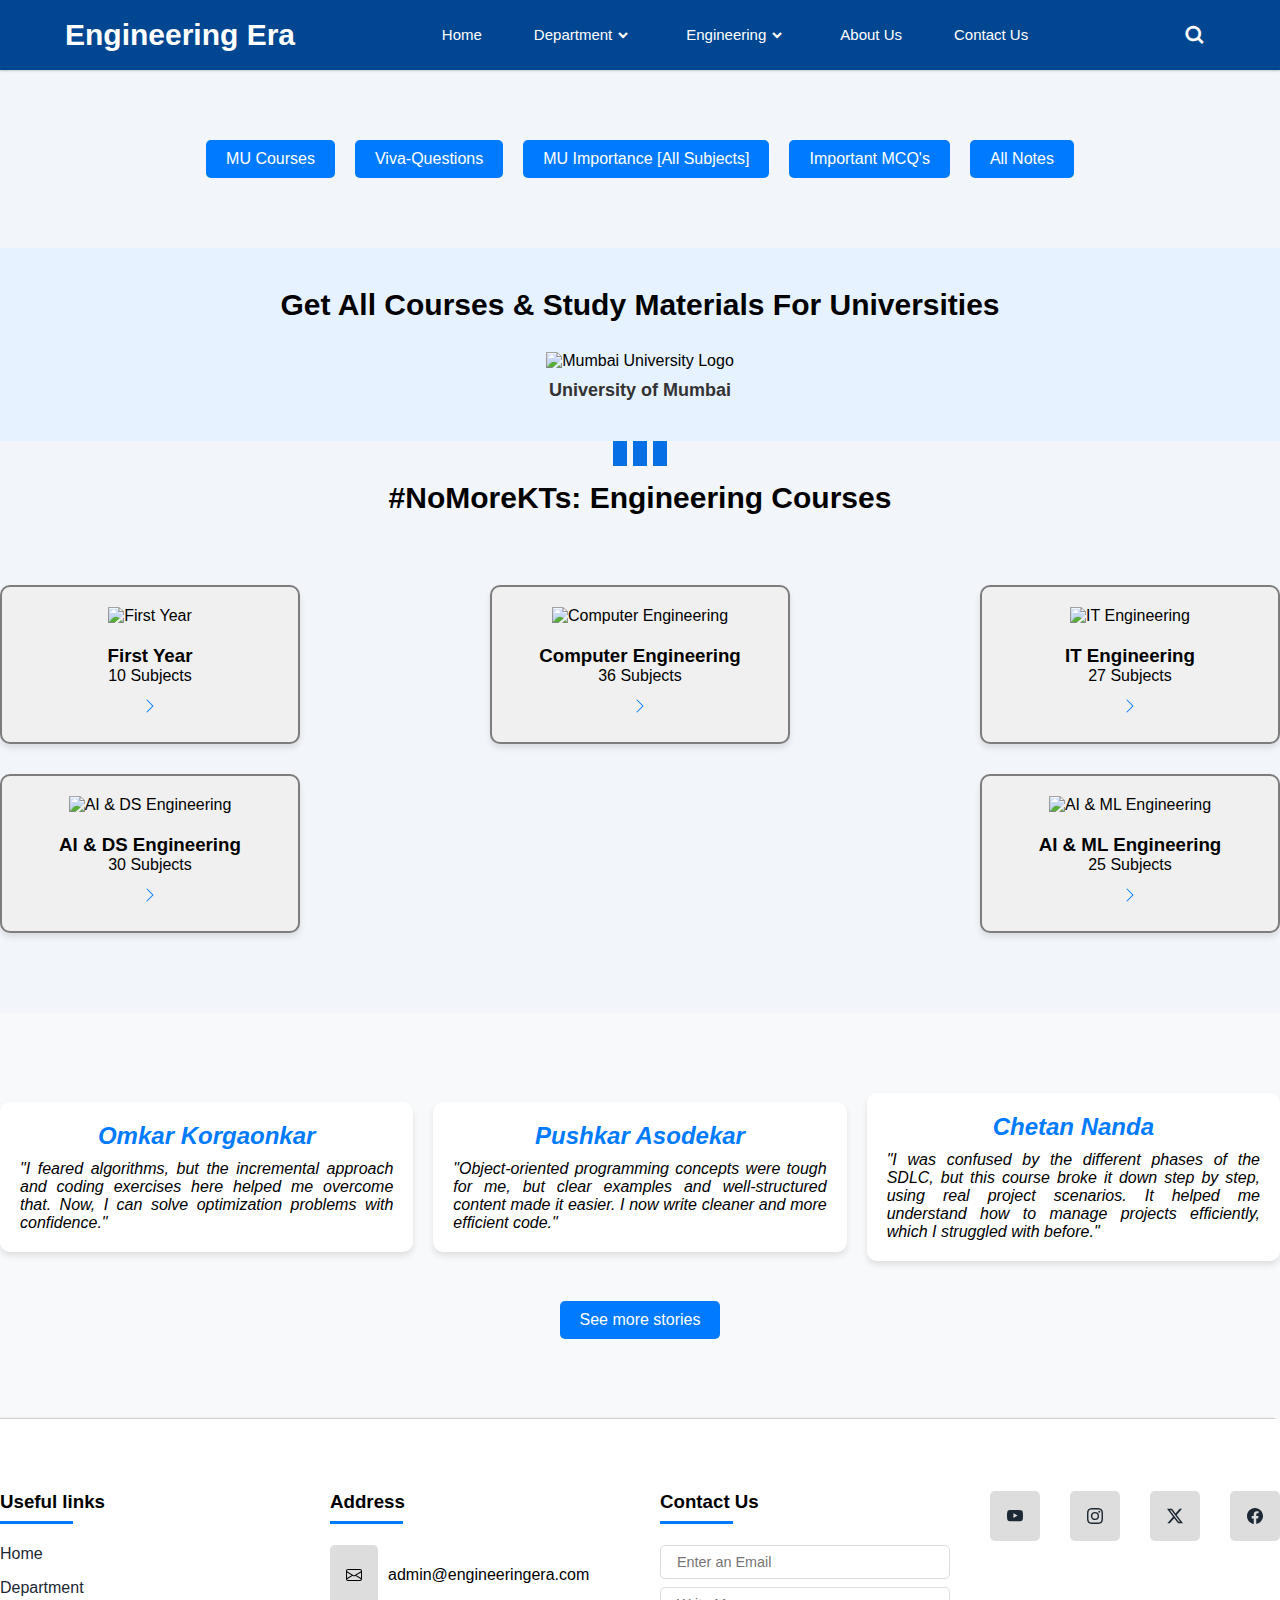
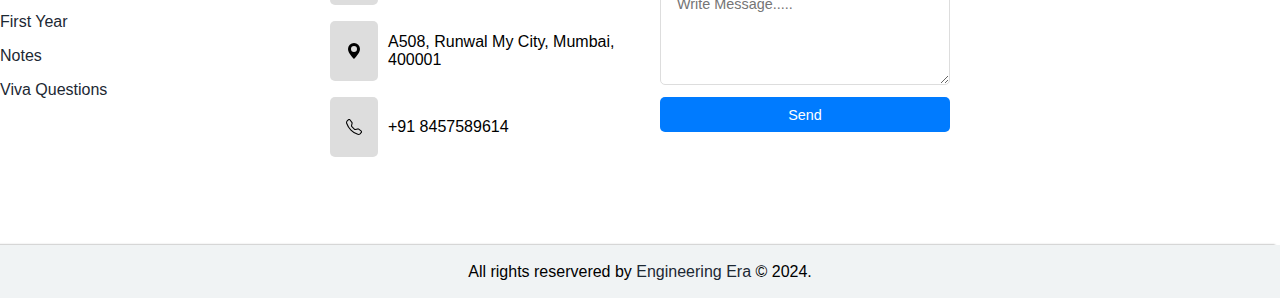
==== index.html @ cab23f7b "Add files via upload" ====
<!DOCTYPE html>
<html lang="en" dir="ltr">
<head>
    <meta charset="UTF-8">
    <meta name="viewport" content="width=device-width, initial-scale=1.0">
    <title>Engineering Era</title>
    <link rel="stylesheet" href="style.css">
    <link rel="icon" href="./Images/Mini Project Logo.png">
    <!-- Boxicons CDN Link -->
    <link href='https://unpkg.com/boxicons@2.0.7/css/boxicons.min.css' rel='stylesheet'>
    <link rel="script" href="./loader.js">
    
</head>
<body>
  <div class="loader">
    <div class="justify-content-center jimu-primary-loading"></div>
  </div>
  <nav>
    <div class="navbar">
      <i class='bx bx-menu'></i>
      <div class="logo"><a href="#">Engineering Era</a></div>
      <div class="nav-links">
        <div class="sidebar-logo">
          <span class="logo-name">Engineering Era</span>
          <i class='bx bx-x'></i>
        </div>
        <ul class="links">
          <li><a href="./index.html">Home</a></li>
          <li>
            <a href="#">Department</a>
            <i class='bx bxs-chevron-down htmlcss-arrow arrow  '></i>
            <ul class="htmlCss-sub-menu sub-menu">
              <li><a href="#">Computer</a></li>
              <li><a href="#">IT</a></li>
              <li><a href="#">AIDS</a></li>
              <li><a href="#">AIML</a></li>
              <li class="more">
                <a href="#">More</a>
                <i class='bx bxs-chevron-right arrow more-arrow'></i>
              </li>
            </ul>
          </li>
          <li>
            <a href="./engineering.html">Engineering</a>
            <i class='bx bxs-chevron-down js-arrow arrow '></i>
            <ul class="js-sub-menu sub-menu">
              <li><a href="#">First Year</a></li>
              <li><a href="#">Second Year</a></li>
              <li><a href="#">Third Year</a></li>
              <li><a href="#">Last Year</a></li>
            </ul>
          </li>
          <li><a href="./aboutUs.html">About Us</a></li>
          <li><a href="./contactUs.html">Contact Us</a></li>
        </ul>
      </div>
      <div class="search-box">
        <i class='bx bx-search'></i>
        <div class="input-box">
          <input type="text" placeholder="Search...">
        </div>
      </div>
    </div>
  <script src="./script.js"></script>
  
  <section id="details">
    <div class="container">
        <a href="#" class="button">MU Courses</a>
        <a href="#" class="button">Viva-Questions</a>
        <a href="#" class="button">MU Importance [All Subjects]</a>
        <a href="#" class="button">Important MCQ's</a>
        <a href="#" class="button">All Notes</a>
    </div>
</section>
  <section id="universities">
    <div id="description">
        <h1>Get All Courses & Study Materials For Universities</h1>
    </div>
    <div id="universities-logo">
        <img src="./images/mu logo.png" alt="Mumbai University Logo">
        <p>University of Mumbai</p>
    </div>
  </section>

  <section id="engineering-courses">
    <h1>#NoMoreKTs: Engineering Courses</h1>
    <div class="container">
      <div class="course">
        <img src="./Images/First Year.png" alt="First Year">
        <h3>First Year</h3>
        <p>10 Subjects</p>
        <span class="arrow"><svg xmlns="http://www.w3.org/2000/svg" width="16" height="16" fill="currentColor" class="bi bi-chevron-right" viewBox="0 0 16 16">
            <path fill-rule="evenodd" d="M4.646 1.646a.5.5 0 0 1 .708 0l6 6a.5.5 0 0 1 0 .708l-6 6a.5.5 0 0 1-.708-.708L10.293 8 4.646 2.354a.5.5 0 0 1 0-.708"/>
          </svg></span>
      </div>
      <div class="course">
        <img src="./Images/computer engineering.png" alt="Computer Engineering">
        <h3>Computer Engineering</h3>
        <p>36 Subjects</p>
        <span class="arrow"><svg xmlns="http://www.w3.org/2000/svg" width="16" height="16" fill="currentColor" class="bi bi-chevron-right" viewBox="0 0 16 16">
            <path fill-rule="evenodd" d="M4.646 1.646a.5.5 0 0 1 .708 0l6 6a.5.5 0 0 1 0 .708l-6 6a.5.5 0 0 1-.708-.708L10.293 8 4.646 2.354a.5.5 0 0 1 0-.708"/>
          </svg></span>
      </div>
      <div class="course">
        <img src="./Images/computer engineering.png" alt="IT Engineering">
        <h3>IT Engineering</h3>
        <p>27 Subjects</p>
        <span class="arrow"><svg xmlns="http://www.w3.org/2000/svg" width="16" height="16" fill="currentColor" class="bi bi-chevron-right" viewBox="0 0 16 16">
            <path fill-rule="evenodd" d="M4.646 1.646a.5.5 0 0 1 .708 0l6 6a.5.5 0 0 1 0 .708l-6 6a.5.5 0 0 1-.708-.708L10.293 8 4.646 2.354a.5.5 0 0 1 0-.708"/>
          </svg></span>
      </div>
      <div class="course">
        <img src="./Images/computer engineering.png" alt="AI & DS Engineering">
        <h3>AI & DS Engineering</h3>
        <p>30 Subjects</p>
        <span class="arrow"><svg xmlns="http://www.w3.org/2000/svg" width="16" height="16" fill="currentColor" class="bi bi-chevron-right" viewBox="0 0 16 16">
            <path fill-rule="evenodd" d="M4.646 1.646a.5.5 0 0 1 .708 0l6 6a.5.5 0 0 1 0 .708l-6 6a.5.5 0 0 1-.708-.708L10.293 8 4.646 2.354a.5.5 0 0 1 0-.708"/>
          </svg></span>
      </div>
      <div class="course">
        <img src="./Images/computer engineering.png" alt="AI & ML Engineering">
        <h3>AI & ML Engineering</h3>
        <p>25 Subjects</p>
        <span class="arrow"><svg xmlns="http://www.w3.org/2000/svg" width="16" height="16" fill="currentColor" class="bi bi-chevron-right" viewBox="0 0 16 16">
            <path fill-rule="evenodd" d="M4.646 1.646a.5.5 0 0 1 .708 0l6 6a.5.5 0 0 1 0 .708l-6 6a.5.5 0 0 1-.708-.708L10.293 8 4.646 2.354a.5.5 0 0 1 0-.708"/>
          </svg></span>
      </div>
    </div>
  </section>

  <section id="student-testimonial">
    <div class="container">
      <div class="reviews">
        <h2>Omkar Korgaonkar</h2>
        <p>"I feared algorithms, but the incremental approach and coding exercises here helped me overcome that. Now, I can solve optimization problems with confidence."</p>
      </div>
      <div class="reviews">
        <h2>Pushkar Asodekar</h2>
        <p>"Object-oriented programming concepts were tough for me, but clear examples and well-structured content made it easier. I now write cleaner and more efficient code."</p>
      </div>
      <div class="reviews">
        <h2>Chetan Nanda</h2>
        <p>"I was confused by the different phases of the SDLC, but this course broke it down step by step, using real project scenarios. It helped me understand how to manage projects efficiently, which I struggled with before."</p>
      </div>
      <div class="more-reviews"><a href="#" class="button">See more stories</a></div>
    </div>
  </section>

  <section id="footer">
    <!-- <div class="container"> -->
        <footer>
            <div class="container">
              <div class="footer_content">
                
                <div class="second_section">
                  <h3 class="footer_headings">Useful links</h3>
                  <ul>
                    <li><a href="#">Home</a></li>
                    <li><a href="#">Department</a></li>
                    <li><a href="#">First Year</a></li>
                    <li><a href="#">Notes</a></li>
                    <li><a href="#">Viva Questions</a></li>
                  </ul>
                </div>
                <div class="third_section">
                  <h3 class="footer_headings">Address</h3>
                  <ul>
                    <li>
                      <i class="fa fa-envelope"><svg xmlns="http://www.w3.org/2000/svg" width="16" height="16" fill="currentColor" class="bi bi-envelope" viewBox="0 0 16 16">
                        <path d="M0 4a2 2 0 0 1 2-2h12a2 2 0 0 1 2 2v8a2 2 0 0 1-2 2H2a2 2 0 0 1-2-2zm2-1a1 1 0 0 0-1 1v.217l7 4.2 7-4.2V4a1 1 0 0 0-1-1zm13 2.383-4.708 2.825L15 11.105zm-.034 6.876-5.64-3.471L8 9.583l-1.326-.795-5.64 3.47A1 1 0 0 0 2 13h12a1 1 0 0 0 .966-.741M1 11.105l4.708-2.897L1 5.383z"/>
                      </svg></i>
                      <span>admin@engineeringera.com</span>
                    </li>
                    <li>
                      <i class="fa-solid fa-location-dot"><svg xmlns="http://www.w3.org/2000/svg" width="16" height="16" fill="currentColor" class="bi bi-geo-alt-fill" viewBox="0 0 16 16">
                        <path d="M8 16s6-5.686 6-10A6 6 0 0 0 2 6c0 4.314 6 10 6 10m0-7a3 3 0 1 1 0-6 3 3 0 0 1 0 6"/>
                      </svg></i>
                      <span>A508, Runwal My City, Mumbai, 400001</span>
                    </li>
      
                    <li>
                      <i class="fa-solid fa-phone"><svg xmlns="http://www.w3.org/2000/svg" width="16" height="16" fill="currentColor" class="bi bi-telephone" viewBox="0 0 16 16">
                        <path d="M3.654 1.328a.678.678 0 0 0-1.015-.063L1.605 2.3c-.483.484-.661 1.169-.45 1.77a17.6 17.6 0 0 0 4.168 6.608 17.6 17.6 0 0 0 6.608 4.168c.601.211 1.286.033 1.77-.45l1.034-1.034a.678.678 0 0 0-.063-1.015l-2.307-1.794a.68.68 0 0 0-.58-.122l-2.19.547a1.75 1.75 0 0 1-1.657-.459L5.482 8.062a1.75 1.75 0 0 1-.46-1.657l.548-2.19a.68.68 0 0 0-.122-.58zM1.884.511a1.745 1.745 0 0 1 2.612.163L6.29 2.98c.329.423.445.974.315 1.494l-.547 2.19a.68.68 0 0 0 .178.643l2.457 2.457a.68.68 0 0 0 .644.178l2.189-.547a1.75 1.75 0 0 1 1.494.315l2.306 1.794c.829.645.905 1.87.163 2.611l-1.034 1.034c-.74.74-1.846 1.065-2.877.702a18.6 18.6 0 0 1-7.01-4.42 18.6 18.6 0 0 1-4.42-7.009c-.362-1.03-.037-2.137.703-2.877z"/>
                      </svg></i>
                      <span>+91 8457589614</span>
                    </li>
                  </ul>
                </div>
                <div class="fourth_section">
                  <h3 class="footer_headings">Contact Us</h3>
                  <form action="#">
                    <div class="form_control">
                      <input type="text" placeholder="Enter an Email" />
                    </div>
                    <div class="form_control">
                      <textarea
                        name=""
                        id=""
                        cols="10"
                        rows="5"
                        placeholder="Write Message....."
                      ></textarea>
                    </div>
                    <button type="button">Send</button>
                  </form>
                </div>
                <div class="first_section">
                    <div class="social_icons">
                      <i class="fa-brands fa-youtube"><svg xmlns="http://www.w3.org/2000/svg" width="16" height="16" fill="currentColor" class="bi bi-youtube" viewBox="0 0 16 16">
                        <path d="M8.051 1.999h.089c.822.003 4.987.033 6.11.335a2.01 2.01 0 0 1 1.415 1.42c.101.38.172.883.22 1.402l.01.104.022.26.008.104c.065.914.073 1.77.074 1.957v.075c-.001.194-.01 1.108-.082 2.06l-.008.105-.009.104c-.05.572-.124 1.14-.235 1.558a2.01 2.01 0 0 1-1.415 1.42c-1.16.312-5.569.334-6.18.335h-.142c-.309 0-1.587-.006-2.927-.052l-.17-.006-.087-.004-.171-.007-.171-.007c-1.11-.049-2.167-.128-2.654-.26a2.01 2.01 0 0 1-1.415-1.419c-.111-.417-.185-.986-.235-1.558L.09 9.82l-.008-.104A31 31 0 0 1 0 7.68v-.123c.002-.215.01-.958.064-1.778l.007-.103.003-.052.008-.104.022-.26.01-.104c.048-.519.119-1.023.22-1.402a2.01 2.01 0 0 1 1.415-1.42c.487-.13 1.544-.21 2.654-.26l.17-.007.172-.006.086-.003.171-.007A100 100 0 0 1 7.858 2zM6.4 5.209v4.818l4.157-2.408z"/>
                      </svg></i>
                      <i class="fa-brands fa-instagram"><svg xmlns="http://www.w3.org/2000/svg" width="16" height="16" fill="currentColor" class="bi bi-instagram" viewBox="0 0 16 16">
                        <path d="M8 0C5.829 0 5.556.01 4.703.048 3.85.088 3.269.222 2.76.42a3.9 3.9 0 0 0-1.417.923A3.9 3.9 0 0 0 .42 2.76C.222 3.268.087 3.85.048 4.7.01 5.555 0 5.827 0 8.001c0 2.172.01 2.444.048 3.297.04.852.174 1.433.372 1.942.205.526.478.972.923 1.417.444.445.89.719 1.416.923.51.198 1.09.333 1.942.372C5.555 15.99 5.827 16 8 16s2.444-.01 3.298-.048c.851-.04 1.434-.174 1.943-.372a3.9 3.9 0 0 0 1.416-.923c.445-.445.718-.891.923-1.417.197-.509.332-1.09.372-1.942C15.99 10.445 16 10.173 16 8s-.01-2.445-.048-3.299c-.04-.851-.175-1.433-.372-1.941a3.9 3.9 0 0 0-.923-1.417A3.9 3.9 0 0 0 13.24.42c-.51-.198-1.092-.333-1.943-.372C10.443.01 10.172 0 7.998 0zm-.717 1.442h.718c2.136 0 2.389.007 3.232.046.78.035 1.204.166 1.486.275.373.145.64.319.92.599s.453.546.598.92c.11.281.24.705.275 1.485.039.843.047 1.096.047 3.231s-.008 2.389-.047 3.232c-.035.78-.166 1.203-.275 1.485a2.5 2.5 0 0 1-.599.919c-.28.28-.546.453-.92.598-.28.11-.704.24-1.485.276-.843.038-1.096.047-3.232.047s-2.39-.009-3.233-.047c-.78-.036-1.203-.166-1.485-.276a2.5 2.5 0 0 1-.92-.598 2.5 2.5 0 0 1-.6-.92c-.109-.281-.24-.705-.275-1.485-.038-.843-.046-1.096-.046-3.233s.008-2.388.046-3.231c.036-.78.166-1.204.276-1.486.145-.373.319-.64.599-.92s.546-.453.92-.598c.282-.11.705-.24 1.485-.276.738-.034 1.024-.044 2.515-.045zm4.988 1.328a.96.96 0 1 0 0 1.92.96.96 0 0 0 0-1.92m-4.27 1.122a4.109 4.109 0 1 0 0 8.217 4.109 4.109 0 0 0 0-8.217m0 1.441a2.667 2.667 0 1 1 0 5.334 2.667 2.667 0 0 1 0-5.334"/>
                      </svg></i>
                      <i class="fa-brands fa-twitter"><svg xmlns="http://www.w3.org/2000/svg" width="16" height="16" fill="currentColor" class="bi bi-twitter-x" viewBox="0 0 16 16">
                        <path d="M12.6.75h2.454l-5.36 6.142L16 15.25h-4.937l-3.867-5.07-4.425 5.07H.316l5.733-6.57L0 .75h5.063l3.495 4.633L12.601.75Zm-.86 13.028h1.36L4.323 2.145H2.865z"/>
                      </svg></i>
                      <i class="fa-brands fa-facebook"><svg xmlns="http://www.w3.org/2000/svg" width="16" height="16" fill="currentColor" class="bi bi-facebook" viewBox="0 0 16 16">
                        <path d="M16 8.049c0-4.446-3.582-8.05-8-8.05C3.58 0-.002 3.603-.002 8.05c0 4.017 2.926 7.347 6.75 7.951v-5.625h-2.03V8.05H6.75V6.275c0-2.017 1.195-3.131 3.022-3.131.876 0 1.791.157 1.791.157v1.98h-1.009c-.993 0-1.303.621-1.303 1.258v1.51h2.218l-.354 2.326H9.25V16c3.824-.604 6.75-3.934 6.75-7.951"/>
                      </svg></i>
                    </div>
                  </div>
              </div>
            </div>
            <div class="footer_txt">
              <p>
                All rights reservered by
                <a href="">Engineering Era</a> &copy; 2024.
              </p>
            </div>
          </footer>
        <!-- </div> -->

</section>
<script src="https://cdn.jsdelivr.net/npm/bootstrap@5.3.3/dist/js/bootstrap.bundle.min.js" integrity="sha384-YvpcrYf0tY3lHB60NNkmXc5s9fDVZLESaAA55NDzOxhy9GkcIdslK1eN7N6jIeHz" crossorigin="anonymous"></script>
</body>
</html>
---- style.css ----
padding
/* General Styling */
body {
    font-family: Arial, sans-serif;
    margin: 0;
    padding: 0;
    box-sizing: border-box;
}

.container {
    width: 90%;
    margin: 0 auto;
}

/* Navbar */
/* Googlefont Poppins CDN Link */
@import url('https://fonts.googleapis.com/css2?family=Poppins:wght@200;300;400;500;600;700&display=swap');
*{
  margin: 0;
  padding: 0;
  box-sizing: border-box;
  font-family: 'Poppins', sans-serif;
}
body{
  min-height: 100vh;
  overflow: auto;
}
nav{
  position: absolute;
  top: 0;
  left: 0;
  width: 100%;
  height: 100%;
  height: 70px;
  background: #004691;
  box-shadow: 0 1px 2px rgba(0, 0, 0, 0.2);
  z-index: 99;
}
nav .navbar{
  height: 100%;
  max-width: 1250px;
  width: 100%;
  display: flex;
  align-items: center;
  justify-content: space-between;
  margin: auto;
  /* background: red; */
  padding: 0 50px;
}
.navbar .logo a{
  font-size: 30px;
  color: #fff;
  text-decoration: none;
  font-weight: 600;
}
nav .navbar .nav-links{
  line-height: 70px;
  height: 100%;
}
nav .navbar .links{
  display: flex;
}

nav .navbar .links li{
  position: relative;
  display: flex;
  align-items: center;
  justify-content: space-between;
  list-style: none;
  padding: 0 14px;
}
nav .navbar .links li a{
  height: 100%;
  text-decoration: none;
  white-space: nowrap;
  color: #fff;
  font-size: 15px;
  font-weight: 500;
}
.links li:hover .htmlcss-arrow,
.links li:hover .js-arrow{
  transform: rotate(180deg);
  }

nav .navbar .links li .arrow{
  /* background: red; */
  height: 100%;
  width: 22px;
  line-height: 70px;
  text-align: center;
  display: inline-block;
  color: #fff;
  transition: all 0.3s ease;
}
nav .navbar .links li .sub-menu{
  position: absolute;
  top: 70px;
  left: 0;
  line-height: 40px;
  background: #004691;
  box-shadow: 0 1px 2px rgba(0, 0, 0, 0.2);
  border-radius: 0 0 4px 4px;
  display: none;
  z-index: 2;
}
nav .navbar .links li:hover .htmlCss-sub-menu,
nav .navbar .links li:hover .js-sub-menu{
  display: block;
}
.navbar .links li .sub-menu li{
  padding: 0 22px;
  border-bottom: 1px solid rgba(255,255,255,0.1);
}
.navbar .links li .sub-menu a{
  color: #fff;
  font-size: 15px;
  font-weight: 500;
}

.navbar .links li .sub-menu .more-arrow{
  line-height: 40px;
}

.navbar .links li .sub-menu .more-sub-menu{
  position: absolute;
  top: 0;
  left: 100%;
  border-radius: 0 4px 4px 4px;
  z-index: 1;
  display: none;
}
.links li .sub-menu .more:hover .more-sub-menu{
  display: block;
}
.navbar .search-box{
  position: relative;
   height: 40px;
  width: 40px;
}
.navbar .search-box i{
  position: absolute;
  height: 100%;
  width: 100%;
  line-height: 40px;
  text-align: center;
  font-size: 22px;
  color: #fff;
  font-weight: 600;
  cursor: pointer;
  transition: all 0.3s ease;
}
.navbar .search-box .input-box{
  position: absolute;
  right: calc(100% - 40px);
  top: 80px;
  height: 60px;
  width: 300px;
  background: #004691;
  border-radius: 6px;
  opacity: 0;
  pointer-events: none;
  transition: all 0.4s ease;
}
.navbar.showInput .search-box .input-box{
  top: 65px;
  opacity: 1;
  pointer-events: auto;
  background: #004691;
}
.search-box .input-box::before{
  content: '';
  position: absolute;
  height: 20px;
  width: 20px;
  background: #004691;
  right: 10px;
  top: -6px;
  transform: rotate(45deg);
}
.search-box .input-box input{
  position: absolute;
  top: 50%;
  left: 50%;
  border-radius: 4px;
  transform: translate(-50%, -50%);
  height: 35px;
  width: 280px;
  outline: none;
  padding: 0 15px;
  font-size: 16px;
  border: none;
}
.navbar .nav-links .sidebar-logo{
  display: none;
}
.navbar .bx-menu{
  display: none;
}

@import url('https://fonts.googleapis.com/css2?family=Poppins:wght@300;400;500;600;700&display=swap');
*{
  margin: 0;
  padding: 0;
  box-sizing: border-box;
  font-family: 'Poppins', sans-serif;
}
.nav-links{
  display: flex;
  align-items: center;
  background: transparent;
  padding: 20px 15px;
  border-radius: 12px;
  /* box-shadow: 0 5px 10px rgba(0,0,0,0.2); */
}
.nav-links li{
  list-style: none;
  margin: 0 12px;
}
.nav-links li a{
  position: relative;
  color: #333;
  font-size: 20px;
  font-weight: 500;
  padding: 0px 0;
  text-decoration: none;
}
.nav-links li a:before{
  content: '';
  position: absolute;
  bottom: 0;
  left: 0;
  height: 3px;
  width: 0%;
  background: #fff;
  border-radius: 12px;
  transition: all 0.4s ease;
}
.nav-links li a:hover:before{
  width: 100%;
}
.nav-links li.center a:before{
  left: 50%;
  transform: translateX(-50%);
}
.nav-links li.upward a:before{
  width: 100%;
  bottom: -5px;
  opacity: 0;
}
.nav-links li.upward a:hover:before{
  bottom: 0px;
  opacity: 1;
}
.nav-links li.forward a:before{
  width: 100%;
  transform: scaleX(0);
  transform-origin: right;
  transition: transform 0.4s ease;
}
.nav-links li.forward a:hover:before{
  transform: scaleX(1);
  transform-origin: left;
}

@media (max-width:920px) {
  nav .navbar{
    max-width: 100%;
    padding: 0 25px;
  }

  nav .navbar .logo a{
    font-size: 27px;
  }
  nav .navbar .links li{
    padding: 0 10px;
    white-space: nowrap;
  }
  nav .navbar .links li a{
    font-size: 15px;
  }
}
@media (max-width:800px){
  .navbar .bx-menu{
    display: block;
  }
  nav .navbar .nav-links{
    position: fixed;
    top: 0;
    left: -100%;
    display: block;
    max-width: 270px;
    width: 100%;
    background:  #004691;
    line-height: 40px;
    padding: 20px;
    box-shadow: 0 5px 10px rgba(0, 0, 0, 0.2);
    transition: all 0.5s ease;
    z-index: 1000;
  }
  .navbar .nav-links .sidebar-logo{
    display: flex;
    align-items: center;
    justify-content: space-between;
  }
  .sidebar-logo .logo-name{
    font-size: 25px;
    color: #fff;
  }
    .sidebar-logo  i,
    .navbar .bx-menu{
      font-size: 25px;
      color: #fff;
    }
  nav .navbar .links{
    display: block;
    margin-top: 20px;
  }
  nav .navbar .links li .arrow{
    line-height: 40px;
  }
nav .navbar .links li{
    display: block;
  }
nav .navbar .links li .sub-menu{
  position: relative;
  top: 0;
  box-shadow: none;
  display: none;
}
nav .navbar .links li .sub-menu li{
  border-bottom: none;

}
.navbar .links li .sub-menu .more-sub-menu{
  display: none;
  position: relative;
  left: 0;
}
.navbar .links li .sub-menu .more-sub-menu li{
  display: flex;
  align-items: center;
  justify-content: space-between;
}
.links li:hover .htmlcss-arrow,
.links li:hover .js-arrow{
  transform: rotate(0deg);
  }
  .navbar .links li .sub-menu .more-sub-menu{
    display: none;
  }
  .navbar .links li .sub-menu .more span{
    /* background: red; */
    display: flex;
    align-items: center;
    /* justify-content: space-between; */
  }

  .links li .sub-menu .more:hover .more-sub-menu{
    display: none;
  }
  nav .navbar .links li:hover .htmlCss-sub-menu,
  nav .navbar .links li:hover .js-sub-menu{
    display: none;
  }
.navbar .nav-links.show1 .links .htmlCss-sub-menu,
  .navbar .nav-links.show3 .links .js-sub-menu,
  .navbar .nav-links.show2 .links .more .more-sub-menu{
      display: block;
    }
    .navbar .nav-links.show1 .links .htmlcss-arrow,
    .navbar .nav-links.show3 .links .js-arrow{
        transform: rotate(180deg);
}
    .navbar .nav-links.show2 .links .more-arrow{
      transform: rotate(90deg);
    }
}
@media (max-width:370px){
  nav .navbar .nav-links{
  max-width: 100%;
} 
}

/* Details Section */
#details {
    text-align: center;
    padding: 30px 0;
}

#details .container {
    display: flex;
    justify-content: center;
    gap: 20px;
    flex-wrap: wrap;
}

#details a.button {
    text-decoration: none;
    background-color: #007bff;
    color: white;
    padding: 10px 20px;
    border-radius: 5px;
}

#details a.button:hover {
    background-color: #0056b3;
}

/* Universities Section */
#universities {
    background-color: #e6f2ff;
    text-align: center;
    padding: 40px 0;
}

#universities-logo img {
    width: 150px;
    margin-top: 30px;
    margin-bottom: 10px;
}

#universities-logo p {
    font-size: 1.2em;
}

#universities p {
    font-size: 18px;
    font-weight: bold;
    color: #333;
}

#description h1 {
    font-size: 30px;
}

/* Engineering Courses Section */
#engineering-courses {
    padding: 40px 0;
    text-align: center;
}

#engineering-courses h1 {
    font-size: 30px;
    margin-bottom: 30px; /* Increased space between h1 and course cards */
}

#engineering-courses .container {
    /* height: 50%; */
    /* width: 40%; */
    display: flex;
    justify-content: space-between;
    gap: 30px;
    flex-wrap: wrap;
}

.course {
    background-color: #f0f0f0;
    padding: 20px;
    border-radius: 10px;
    text-align: center;
    flex: 1/4;
    width: 300px;
    box-shadow: 0px 4px 6px rgba(0, 0, 0, 0.1);
    border: 2px solid #7d7d7d;
    text-wrap: wrap;
}

.course:hover {
  background-color: #cccccc;
}

.course img {
    width: 100px;
    margin-bottom: 20px;
}

.course .arrow {
    font-size: 2em;
    color: #007bff;
}

/* Student Testimonial Section */
#student-testimonial {
    padding: 40px 0;
    background-color: #f8f9fa;
}

#student-testimonial .container {
    display: flex;
    justify-content: center;
    align-items: center;
    gap: 20px;
    flex-wrap: wrap;
}

.reviews {
    background-color: #ffffff;
    padding: 20px;
    border-radius: 10px;
    box-shadow: 0px 4px 6px rgba(0, 0, 0, 0.1);
    flex: 1;
    flex-wrap: wrap;
    min-width: 250px;
    text-align: justify;
}

#student-testimonial .reviews h2 {
    color: #007bff;
    text-align: center;
    padding-bottom: 10px;
    font-style: italic;
}

.reviews p {
    font-size: 16px;
    font-style: italic;
}

#student-testimonial a.button {
    display: inline;
    text-decoration: none;
    background-color: #007bff;
    color: white;
    padding: 10px 20px;
    border-radius: 5px;
}

#student-testimonial a.button:hover {
    background-color: #0056b3;
}

.more-reviews {
  display: flex;
  justify-content: center;
  width: 100%;
  margin-top: 20px
}
/* Footer */
/* #footer {
    background-color: #343a40;
    color: white;
    padding: 20px 0;
}

#footer .nav-link {
    color: rgba(255, 255, 255, 0.5);
    text-decoration: none;
}

#footer .nav-link:hover {
    color: white;
} */
@import url("https://fonts.googleapis.com/css2?family=Poppins&display=swap");

* {
  box-sizing: border-box;
  margin: 0;
  padding: 0;
  font-family: "poppins", sans-serif;
}

body {
  display: flex;
  align-items: center;
  justify-content: center;
  min-height: 100vh;
}

.container {
  max-width: 1440px;
  width: 100%;
  margin: 0 auto;
  padding: 0 2rem;
}

/* .container h2 {
  font-size: 5rem;
  color: #ddd;
  text-align: center;
  padding-bottom: 10rem;
} */

footer {
  width: 100%;
  position: relative;
  bottom: 0;
  background: #fff;
  box-shadow: -5px -0px 2px rgba(0, 0, 0, 0.5);
}

footer a {
  text-decoration: none;
  color: #1c2833;
}

.footer_content {
  display: grid;
  grid-template-columns: repeat(4, 1fr);
  padding: 2rem 0;
  grid-gap: 2.5rem;
}

.footer_headings {
  color: #000;
  padding-bottom: 2rem;
  position: relative;
}

.footer_headings::after {
  content: "";
  height: 3px;
  background: #007bff;
  width: 25%;
  position: absolute;
  top: 30px;
  left: 0px;
}

.first_section img {
  display: block;
  object-fit: cover;
  width: 100%;
}
.first_section p {
  padding: 1.5rem 0;
  text-align: justify;
}

.social_icons {
  display: flex;
  justify-content: space-between;
}

.social_icons i {
  font-size: 1.5rem;
  cursor: pointer;
  background: #ddd;
  width: 50px;
  height: 50px;
  display: flex;
  align-items: center;
  justify-content: center;
  border-radius: 5px;
  transform: translateY(0);
  transition: all 0.5s ease-in-out;
  color: #1c2833;
}

.social_icons i:hover {
  transform: translateY(-5px);
}

/* second sections */
.second_section ul {
  list-style: none;
}

.second_section ul li {
  margin: 1rem 0;
}

.second_section ul li:first-child {
  margin-top: 0;
}

/* third section */
.third_section ul {
  list-style: none;
}

.third_section ul li {
  margin: 1rem 0;
  display: flex;
}

.third_section ul li:first-child {
  margin-top: 0;
}

.third_section ul li i {
  margin-right: 10px;
  background: #ddd;
  border-radius: 5px;
  font-size: 1.5rem;
  padding: 1rem;
}

.third_section span {
  display: flex;
  align-items: center;
  justify-content: center;
}

/* fourth section */
.form_control input,
textarea {
  outline: none;
  border: none;
  border: 1px solid #ddd;
  padding: 0.5rem 1rem;
  margin-bottom: 0.5rem;
  width: 100%;
  border-radius: 5px;
  font-size: 0.9rem;
}

.fourth_section button {
  display: block;
  width: 100%;
  outline: none;
  background: #007bff;
  border: none;
  color: #fff;
  padding: 0.6rem 0;
  cursor: pointer;
  border-radius: 5px;
  font-size: 0.9rem;
}

.fourth_section button:hover {
  background: #0056b3;
}

.footer_txt {
  background: #f0f3f4;
  padding: 1.1rem 0;
  text-align: center;
  box-shadow: -5px -0px 2px rgba(0, 0, 0, 0.5);
}

/* Responsive Design */
@media (max-width: 1200px) {
    #engineering-courses .container,
    #student-testimonial .container {
        flex-direction: column;
        align-items: center;
    }

    #student-testimonial .container {
        justify-content: center;
    }
}

@media (max-width: 768px) {
    .navbar ul {
        flex-direction: column;
    }

    #details .container {
        flex-direction: column;
    }

    #universities-logo img {
        width: 80px;
    }

    .course img {
        width: 80px;
    }
}

@media (max-width: 480px) {
    #nav, #footer {
        text-align: center;
    }

    .navbar ul {
        gap: 15px;
    }

    .navbar a {
        padding: 5px 10px;
    }

    #details a.button {
        padding: 8px 15px;
    }
}


/* *****First Year CSS ***** */
/* Subject section */
#subject .container {
  /* height: 50%; */
  /* width: 40%; */
  display: flex;
  justify-content: space-between;
  gap: 30px;
  flex-wrap: wrap;
  padding: 30px;
}

.Subjects {
  background-color: #f0f0f0;
  padding: 20px;
  border-radius: 10px;
  text-align: center;
  flex: 1;
  width: 250px;
  height: 200px;
  box-shadow: 0px 4px 6px rgba(0, 0, 0, 0.2);
  border: 2px solid #7d7d7d;
  text-wrap: wrap;
}

.Subjects .arrow {
  font-size: 1em;
  color: #007bff;
}

/* #suject .Subjects p {
  font-size: 20px;
  font-weight: bold;
  font-family: 'Franklin Gothic Medium', 'Arial Narrow', Arial, sans-serif;
} */
#subject h3 {
  font-size: 25px;
  font-weight: bold;
  color: rgb(41, 41, 41);
}

.Subjects:hover {
  background-color: #cccccc;
}
/* Footer section */

/* About Us */
#aboutUs {
  display: flex;
  flex-direction: column;
  /* justify-content: center; */
  align-items: center;
  padding: 20px;
  gap: 20px;
  flex-wrap: wrap;
}

.members {
  display: flex;
  flex-direction: row;
  flex-wrap: wrap;
  gap: 30px;
  padding-left: 20px;
  padding-right: 20px;
  justify-content: center;
}

.member-container {
  display: flex;
  flex-direction: column;
  justify-content: center;
  align-items: center;
  width: 400px;
  /* max-width: 500px; */
  background-color: #fff;
  padding: 20px;
  border-radius: 10px;
  box-shadow: 0 2px 5px rgba(0, 0, 0, 0.1);
  margin-top: 30px;
}

.member-image {
  width: 250px;
  height: 250px;
  margin-bottom: 30px;
}

.member-image img {
  width: 100%;
  height: auto;
  border-radius: 500px;
  margin-bottom: 500px;
}

.member-info {
  text-align: center;
}

.member-info h3 {
  margin-bottom: 5px;
  font-size: 1.5rem;
  font-weight: bold;
}

.member-info p {
  font-size: 1rem;
  line-height: 1.5;
}

#aboutUs .team-quote {
  width: 600px;
  margin-top: 50px;
  font-size: 24px;
  font-weight: bold;
  margin-bottom: 20px;
  color: #242424;
  text-align: center;
}

#aboutUs .work-description {
  margin-top: 20px;
  width: 70%;
  margin: 0 auto;
  /* background: #e6f2ff; */
}

#aboutUs .work-description h2 {
  text-align: center;
  margin-top: 50px;
  font-size: 32px;
  font-weight: bold;
  margin-bottom: 20px;
  color: #333;
}

#aboutUs .work-description p {
  text-align: center;
  font-size: 16px;
  line-height: 1.5;
  color: #555;
}

#aboutUs .title-container {
  margin-top: 50px;
}

#aboutUs .title-container h1 {
  text-align: center;
  font-size: 36px;
  font-weight: bold;
  color: #333;
}

.position {
  color: #007bff;
  font-weight: bold;
}

/* Contact Us */
/* Section styles */
#contactUs {
  padding: 50px 0;
}

#contactUs .container {
  max-width: 1200px;
  margin: 0 auto;
  padding: 0 20px;
}

/* Title styles */
#contactUs .title {
  text-align: center;
  margin-bottom: 50px;
}

#contactUs .title h1 {
  font-size: 3em;
  margin: 0;
  font-weight: bold;
}

#contactUs .title p {
  font-size: 1.2em;
  color: #666;
}

/* Content styles */
#contactUs .content {
  display: flex;
  justify-content: space-between;
}

/* Box styles */
#contactUs .box {
  width: 48%;
  padding: 30px;
  border: 1px solid #ddd;
  border-radius: 5px;
}

#contactUs .box img {
  display: block;
  margin: 0 auto 20px;
  width: 60px;
}

#contactUs .box h2 {
  font-size: 1.5em;
  margin-bottom: 10px;
}

#contactUs .box p {
  font-size: 1em;
  line-height: 1.5;
  color: #666;
}

#contactUs .box a {
  display: block;
  padding: 10px 20px;
  background-color: #007bff;
  color: white;
  text-decoration: none;
  border-radius: 5px;
  margin-top: 20px;
}

#contactUs .box a:hover {
  background-color: #0056b3;
}

/* Responsive Styles */
@media (max-width: 768px) {
  #aboutUs {
    flex-direction: column;
  }

  .member-container {
    width: 100%;
  }
}

@media (max-width: 768px) {
  #aboutUs .work-description {
      width: 95%;
  }

  #aboutUs .team-quote {
      font-size: 18px;
  }

  #aboutUs .work-description h2 {
      font-size: 24px;
  }

  #aboutUs .title-container h1 {
      font-size: 28px;
  }
}

/* Login Page */
* {
  margin: 0;
  padding: 0;
  box-sizing: border-box;
  font-family: 'Poppins', sans-serif;
}

body, html {
  height: 100%;
  display: flex;
  justify-content: center;
  align-items: center;
  background-color: #f2f5fa;
}

.login-container {
  display: flex;
  max-width: 900px;
  width: 100%;
  height: 600px;
  box-shadow: 0 8px 16px rgba(0, 0, 0, 0.2);
  border-radius: 8px;
  overflow: hidden;
}

.login-image {
  flex: 1;
  background-color: #333;
  overflow: hidden;
}

.login-image img {
  width: 100%;
  height: 100%;
  object-fit: cover;
}

.login-form {
  flex: 1;
  padding: 60px 40px;
  background-color: #fff;
  display: flex;
  flex-direction: column;
  justify-content: center;
}

.login-form h2 {
  font-size: 2rem;
  color: #333;
  margin-bottom: 10px;
}

.login-form p {
  font-size: 1rem;
  color: #666;
  margin-bottom: 20px;
}

.login-form label {
  font-weight: 500;
  color: #333;
  font-size: 0.9rem;
  margin-bottom: 5px;
}

.login-form input[type="text"],
.login-form input[type="password"] {
  width: 100%;
  padding: 10px;
  margin: 10px 0 20px;
  border: 1px solid #ddd;
  border-radius: 5px;
  font-size: 1rem;
  transition: border-color 0.3s;
}

.login-form input[type="text"]:focus,
.login-form input[type="password"]:focus {
  border-color: #007bff;
}

.login-form input[type="text"]:hover,
.login-form input[type="password"]:hover {
  border-color: #007bff;
}

.login-form button {
  width: 100%;
  padding: 12px;
  background-color: #007bff;
  color: white;
  border: none;
  border-radius: 5px;
  font-size: 1rem;
  cursor: pointer;
  transition: background-color 0.3s;
}

.login-form button:hover {
  background-color: #0056b3;
}

.options {
  display: flex;
  justify-content: space-between;
  margin-top: 10px;
}

.options a {
  color: #007bff;
  font-size: 0.9rem;
  text-decoration: none;
}

.options a:hover {
  text-decoration: underline;
}

@media (max-width: 768px) {
  .login-container {
      flex-direction: column;
      height: auto;
  }

  .login-image {
      display: none;
  }

  .login-form {
      padding: 40px 20px;
  }
}

/* Create New Account */
* {
  margin: 0;
  padding: 0;
  box-sizing: border-box;
  font-family: Arial, sans-serif;
}

body {
  display: flex;
  align-items: center;
  justify-content: center;
  height: 100vh;
  background-color: #f8f9fa;
}

#account-page {
  width: 90%;
  max-width: 1200px;
  display: flex;
  flex-wrap: wrap;
  background: #fff;
  box-shadow: 0 8px 16px rgba(0, 0, 0, 0.1);
  border-radius: 8px;
  overflow: hidden;
}

.container {
  padding: 40px 0;
}

#create-account, #login-section {
  padding: 40px;
}

#create-account h2, #login-section h2 {
  font-size: 28px;
  margin-bottom: 20px;
}

#login-section p {
  margin-top: 10px;
  color: #555;
}

.form-group label {
  font-size: 14px;
  color: #333;
  font-weight: bold;
}

.form-control {
  border: 1px solid #ddd;
  border-radius: 5px;
  padding: 10px;
  width: 100%;
  font-size: 16px;
}

.btn-primary {
  background-color: #007bff;
  border-color: #007bff;
  padding: 12px 20px;
  border-radius: 5px;
  font-size: 16px;
  width: 100%;
  margin-top: 10px;
}

.btn-primary:hover {
  background-color: #0056b3;
  border-color: #0056b3;
}

.btn-outline-secondary {
  border-color: #6c757d;
  color: #6c757d;
  padding: 12px 20px;
  border-radius: 5px;
  font-size: 16px;
  width: 100%;
  margin-top: 10px;
}

.btn-outline-secondary:hover {
  background-color: #6c757d;
  color: #fff;
}

#create-account {
  background-color: #f1f1f1;
  border-top-left-radius: 8px;
  border-bottom-left-radius: 8px;
}

#login-section {
  text-align: center;
  display: flex;
  flex-direction: column;
  justify-content: center;
}

@media (max-width: 992px) {
  #account-page {
      flex-direction: column;
  }

  #create-account, #login-section {
      border-radius: 0;
      padding: 20px;
  }

  .btn-primary, .btn-outline-secondary {
      width: auto;
  }
}

/* Create new account */
#account-page .login-form .options{
  justify-content: center;
}

/* loader */
/* From Uiverse.io by Donewenfu */ 
.loader {
  position: absolute;
  top: 0;
  bottom: 0;
  left: 0;
  right: 0;
}

.jimu-primary-loading:before,
.jimu-primary-loading:after {
  position: absolute;
  top: 0;
  content: '';
}

.jimu-primary-loading:before {
  left: -19.992px;
}

.jimu-primary-loading:after {
  left: 19.992px;
  -webkit-animation-delay: 0.32s !important;
  animation-delay: 0.32s !important;
}

.jimu-primary-loading:before,
.jimu-primary-loading:after,
.jimu-primary-loading {
  background: #076fe5;
  -webkit-animation: loading-keys-app-loading 0.8s infinite ease-in-out;
  animation: loading-keys-app-loading 0.8s infinite ease-in-out;
  width: 13.6px;
  height: 32px;
}

.jimu-primary-loading {
  text-indent: -9999em;
  margin: auto;
  position: absolute;
  right: calc(50% - 6.8px);
  top: calc(50% - 16px);
  -webkit-animation-delay: 0.16s !important;
  animation-delay: 0.16s !important;
}

@-webkit-keyframes loading-keys-app-loading {

  0%,
  80%,
  100% {
    opacity: .75;
    box-shadow: 0 0 #076fe5;
    height: 32px;
  }

  40% {
    opacity: 1;
    box-shadow: 0 -8px #076fe5;
    height: 40px;
  }
}

@keyframes loading-keys-app-loading {

  0%,
  80%,
  100% {
    opacity: .75;
    box-shadow: 0 0 #076fe5;
    height: 32px;
  }

  40% {
    opacity: 1;
    box-shadow: 0 -8px #076fe5;
    height: 40px;
  }
}
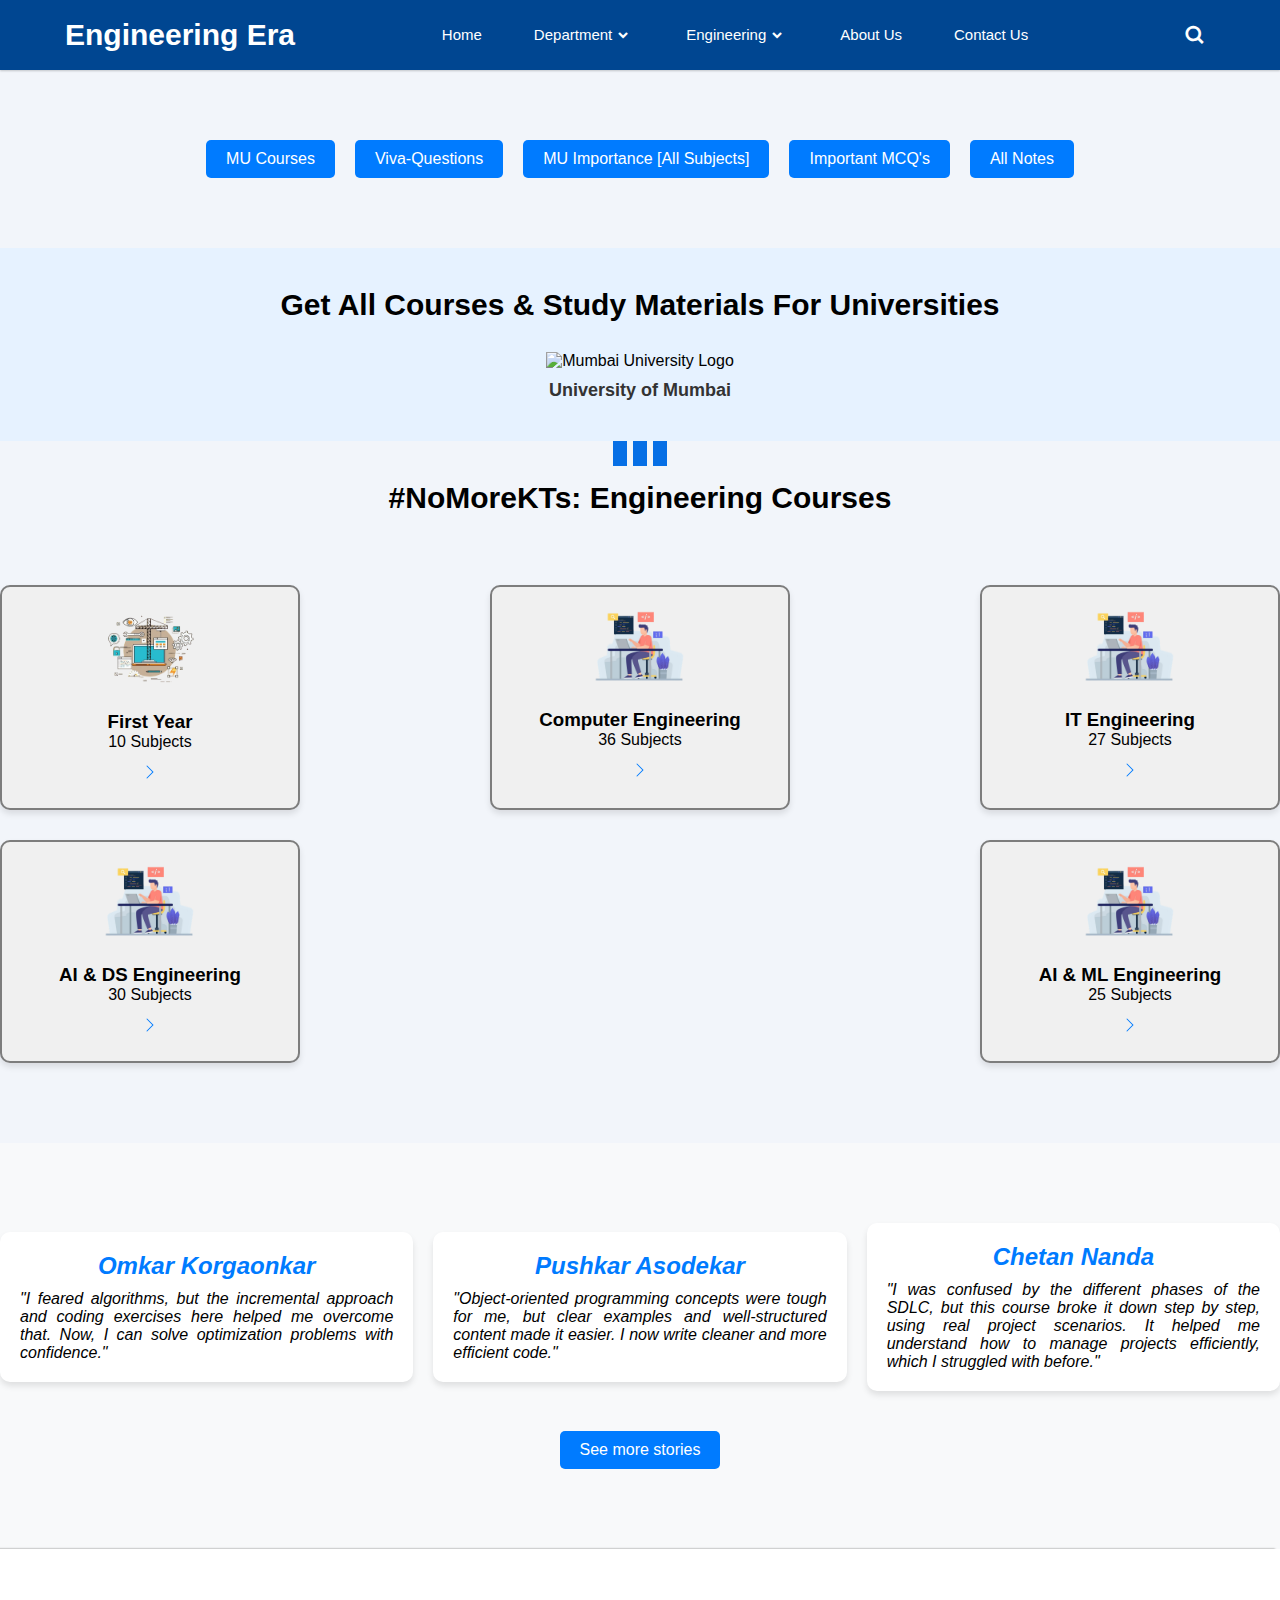
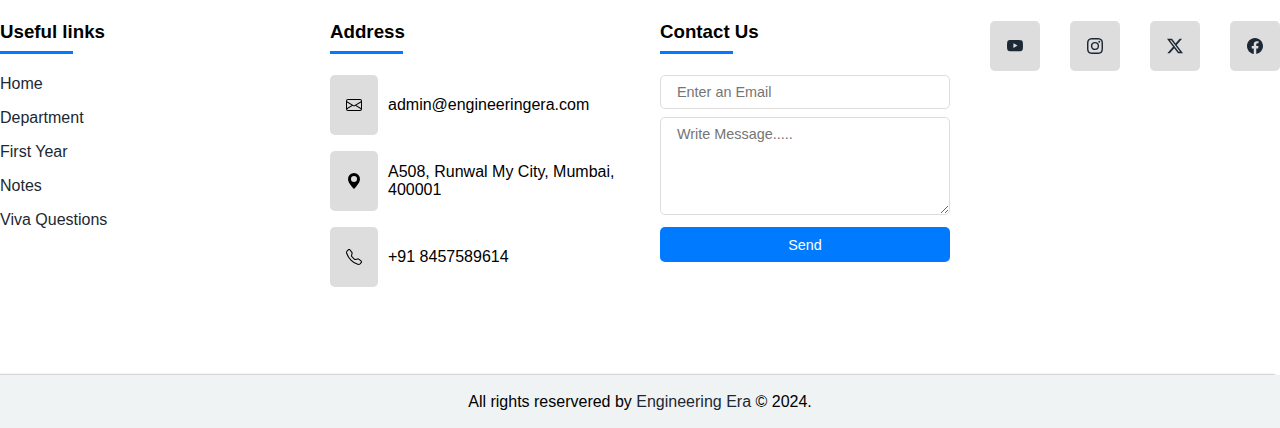
==== commit bc1d8fe1: "Update index.html" ====
--- a/index.html
+++ b/index.html
@@ -77,7 +77,7 @@
         <h1>Get All Courses & Study Materials For Universities</h1>
     </div>
     <div id="universities-logo">
-        <img src="./images/mu logo.png" alt="Mumbai University Logo">
+        <img src="./images/mu_logo.png" alt="Mumbai University Logo">
         <p>University of Mumbai</p>
     </div>
   </section>
@@ -234,4 +234,4 @@
 </section>
 <script src="https://cdn.jsdelivr.net/npm/bootstrap@5.3.3/dist/js/bootstrap.bundle.min.js" integrity="sha384-YvpcrYf0tY3lHB60NNkmXc5s9fDVZLESaAA55NDzOxhy9GkcIdslK1eN7N6jIeHz" crossorigin="anonymous"></script>
 </body>
-</html>+</html>
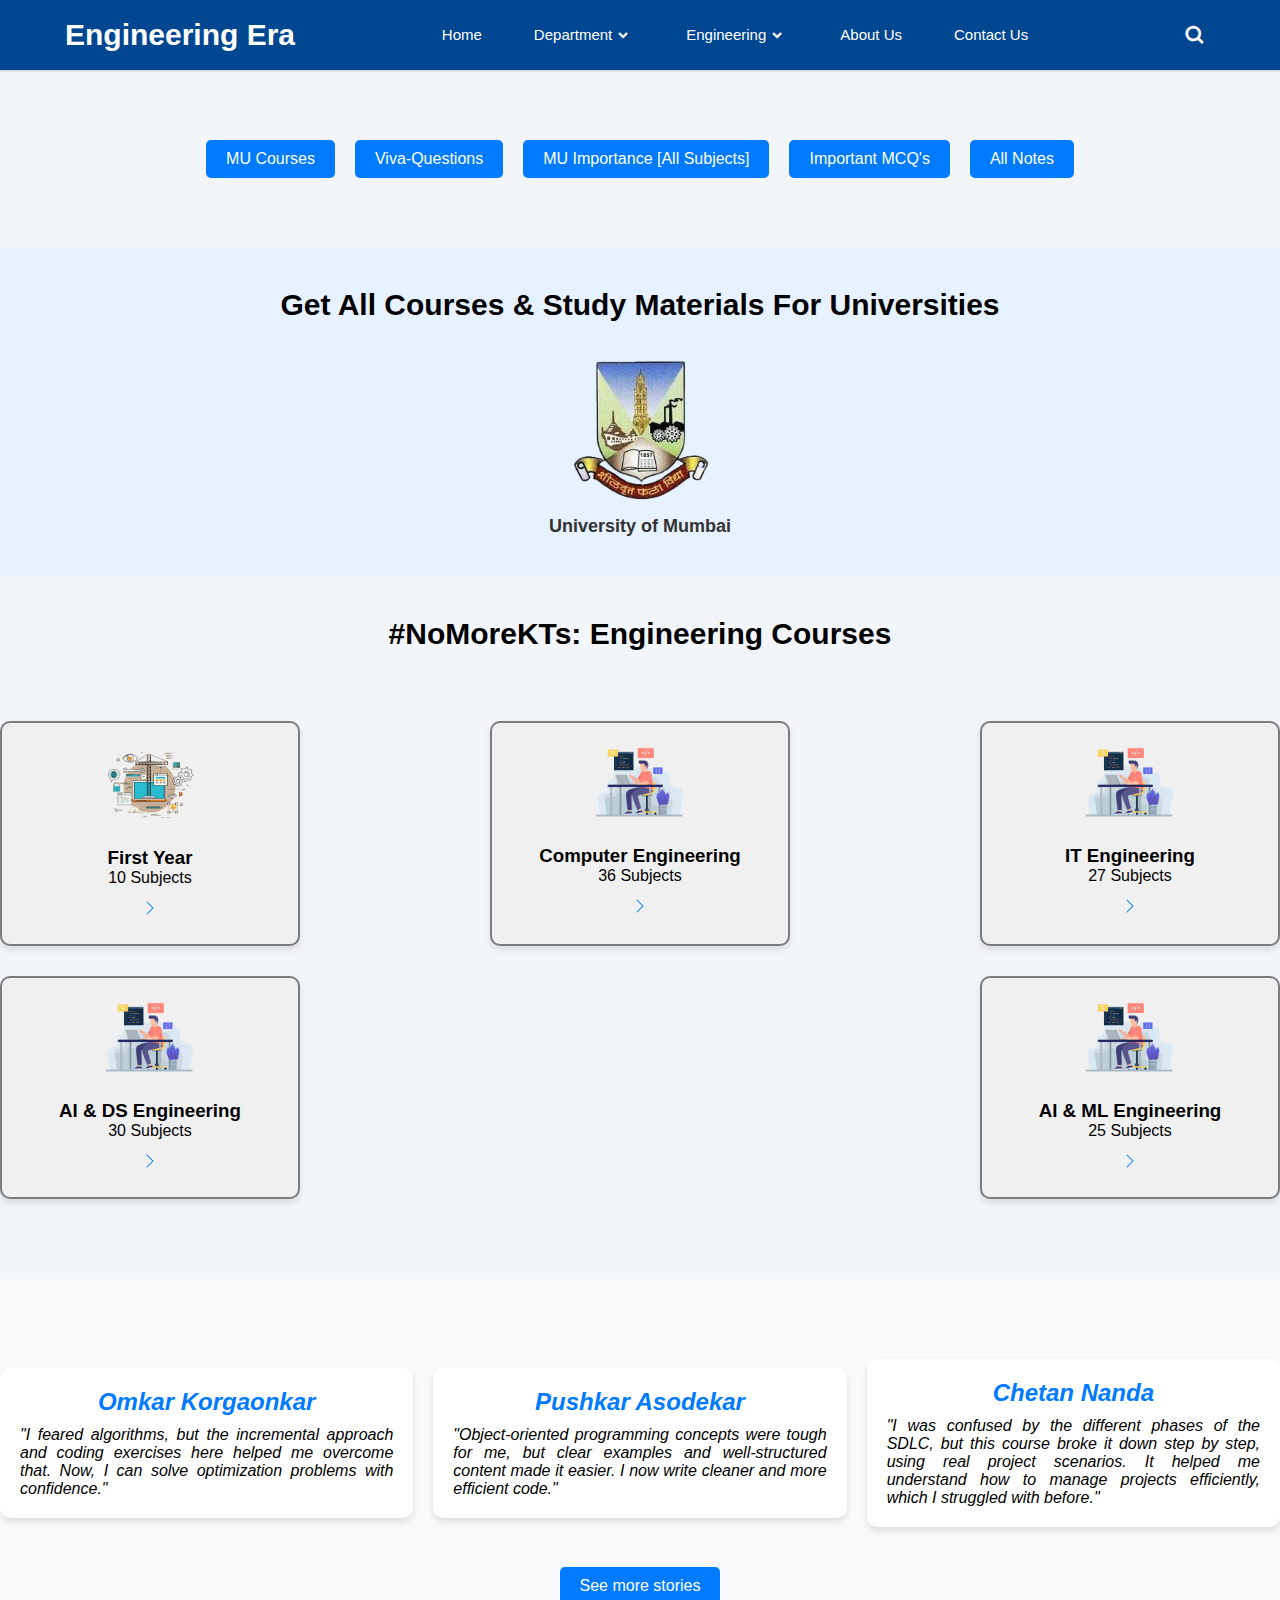
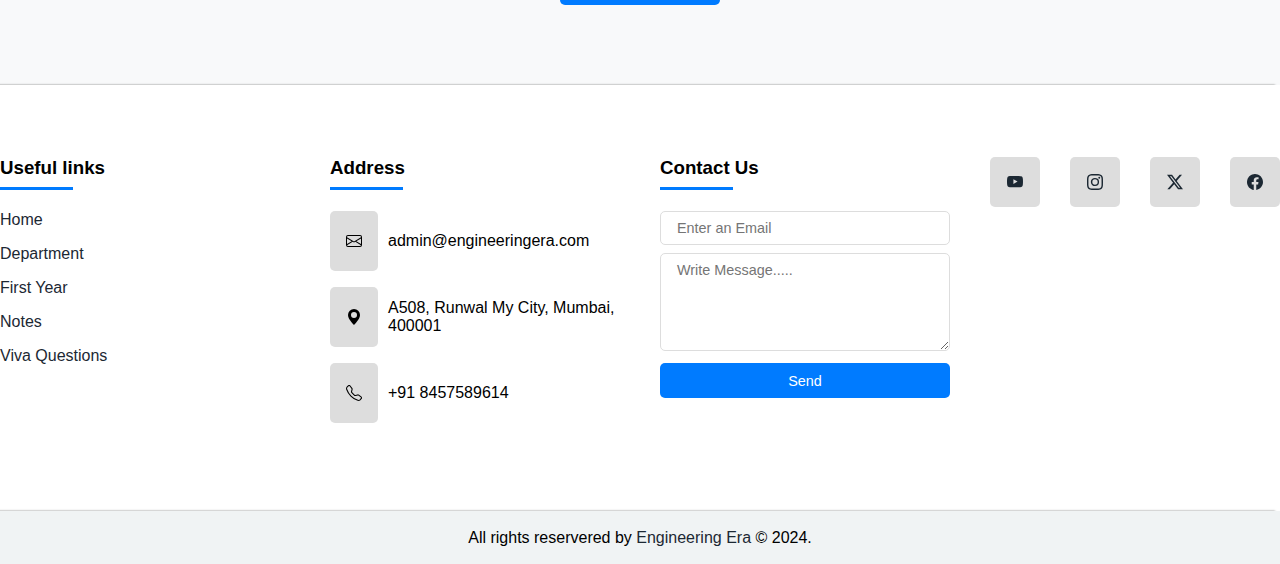
==== commit 53352a8c: "Update index.html" ====
--- a/index.html
+++ b/index.html
@@ -77,7 +77,7 @@
         <h1>Get All Courses & Study Materials For Universities</h1>
     </div>
     <div id="universities-logo">
-        <img src="./images/mu_logo.png" alt="Mumbai University Logo">
+        <img src="./Images/mu_logo.png" alt="Mumbai University Logo">
         <p>University of Mumbai</p>
     </div>
   </section>
